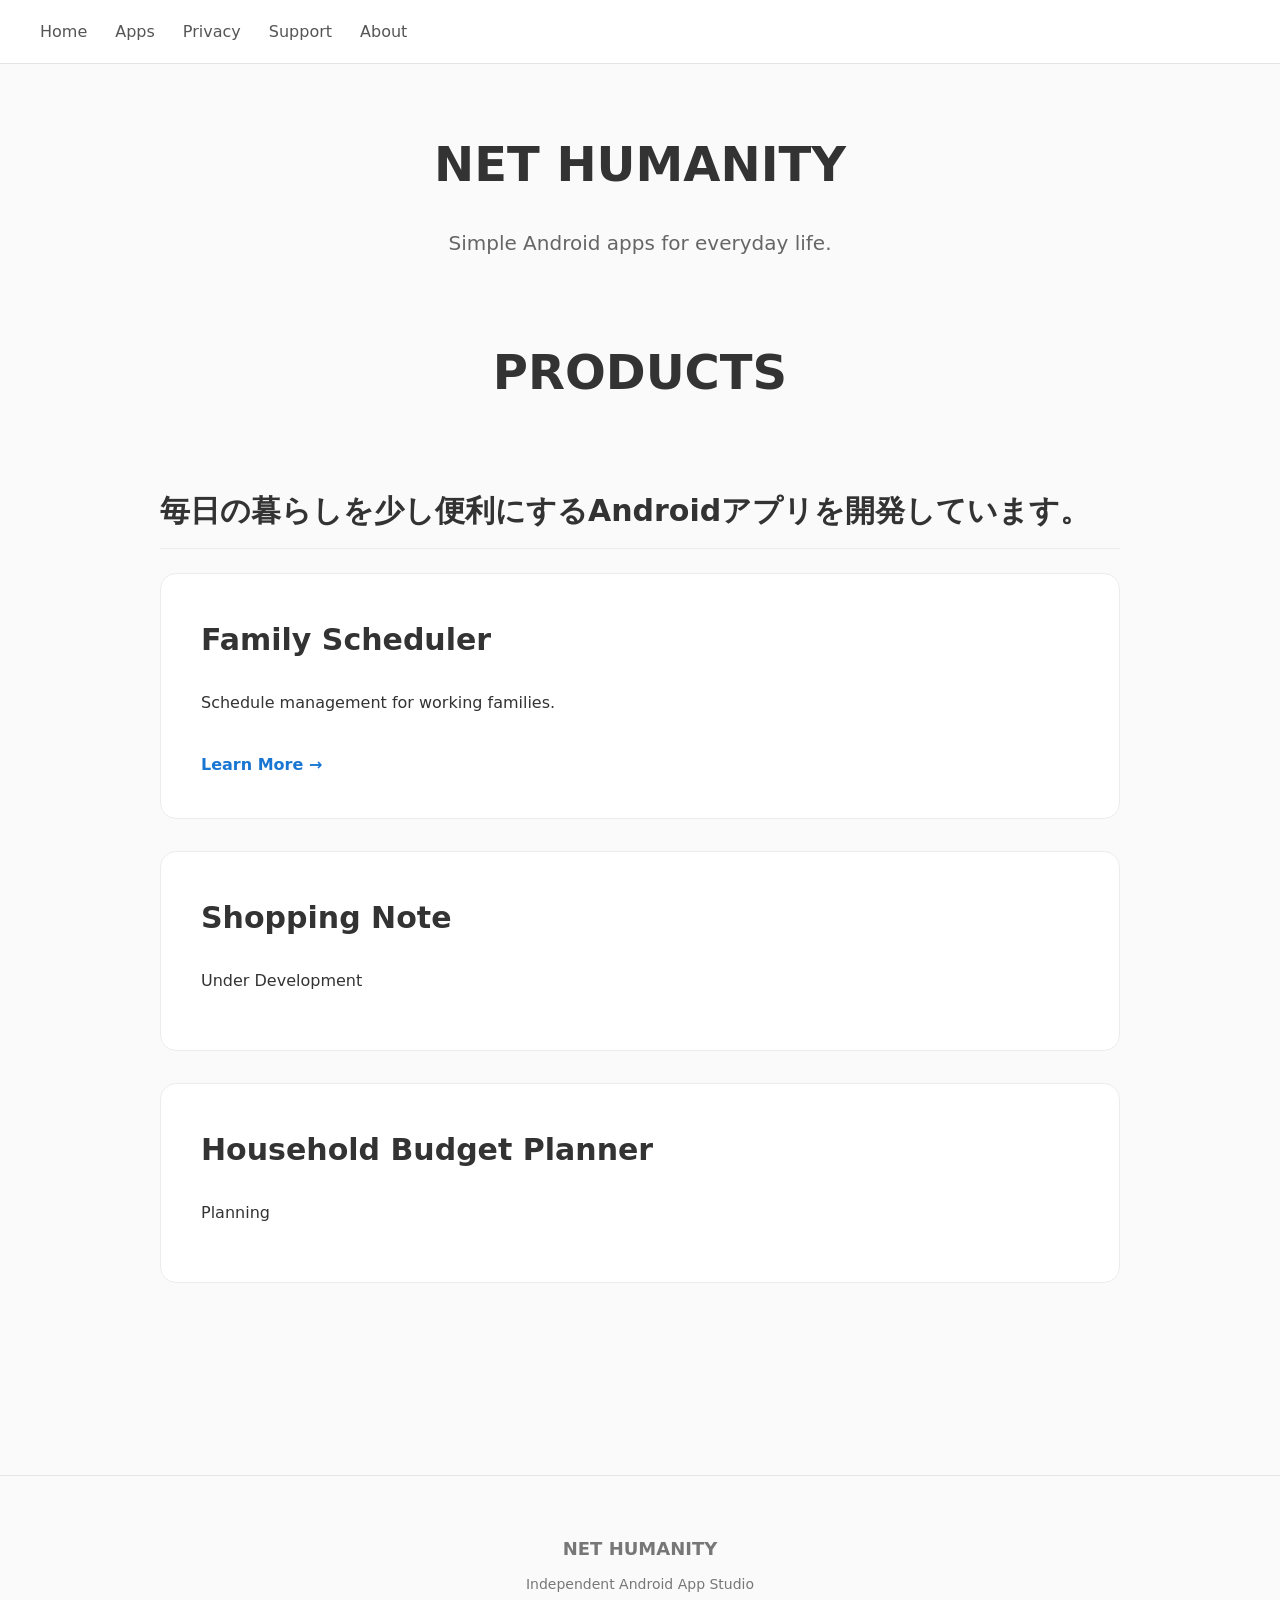
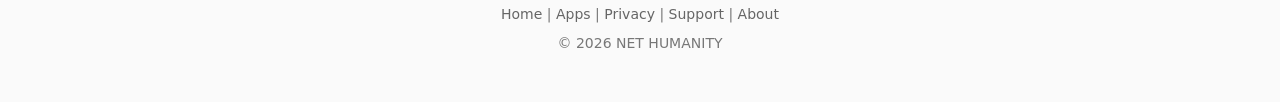
==== index.html @ a852ed96 "Update index.html" ====
<!DOCTYPE html>
<html lang="ja">
<head>
    <meta charset="UTF-8">
    <meta name="viewport" content="width=device-width, initial-scale=1.0">

    <title>NET HUMANITY</title>

    <meta name="description"
          content="NET HUMANITY develops simple Android apps for everyday life.">

    <link rel="stylesheet" href="style.css">
</head>

<body>

<header class="site-header">
    <nav class="nav">
        <a href="index.html">Home</a>
        <a href="familyscheduler.html">Apps</a>
        <a href="privacy.html">Privacy</a>
        <a href="support.html">Support</a>
        <a href="about.html">About</a>
    </nav>
</header>

<main class="container">

    <section class="hero">

        <h1>NET HUMANITY</h1>

        <p class="subtitle">
            Simple Android apps for everyday life.
        </p>

    </section>

    <h1>
        PRODUCTS
    </h1>
    
    <h2>
        毎日の暮らしを少し便利にするAndroidアプリを開発しています。
    </h2>

    <section class="card">

        <h2>Family Scheduler</h2>

        <p>
            Schedule management for working families.
        </p>

        <a href="familyscheduler.html">
            Learn More →
        </a>

    </section>

    <section class="card">

        <h2>Shopping Note</h2>

        <p>
            Under Development
        </p>

    </section>

    <section class="card">

        <h2>Household Budget Planner</h2>

        <p>
            Planning
        </p>

    </section>

</main>

<footer class="site-footer">

    <h3>NET HUMANITY</h3>

    <p>Independent Android App Studio</p>

    <p class="footer-links">
        <a href="index.html">Home</a> |
        <a href="familyscheduler.html">Apps</a> |
        <a href="privacy.html">Privacy</a> |
        <a href="support.html">Support</a> |
        <a href="about.html">About</a>
    </p>

    <p>&copy; 2026 NET HUMANITY</p>

</footer>

</body>
</html>
---- style.css ----
/* =====================================================
   Base
===================================================== */

body {
    margin: 0;
    font-family: system-ui, -apple-system, BlinkMacSystemFont, "Segoe UI", sans-serif;
    background: #fafafa;
    color: #333;
    line-height: 1.7;
}

/* =====================================================
   Header / Navigation
===================================================== */

.site-header {
    background: #ffffff;
    border-bottom: 1px solid #e5e5e5;
    padding: 18px 40px;
}

.nav {
    display: flex;
    gap: 28px;
    align-items: center;
}

.nav a {
    color: #555;
    text-decoration: none;
    font-weight: 500;
    transition: color .2s ease;
}

.nav a:hover {
    color: #1976d2;
}

/* =====================================================
   Layout
===================================================== */

.container,
main {
    max-width: 960px;
    margin: 0 auto;
    padding: 60px 24px;
}

/* =====================================================
   Typography
===================================================== */

h1 {
    text-align: center;
    font-size: 48px;
    font-weight: 700;
    margin: 0 0 16px;
}

.subtitle {
    text-align: center;
    font-size: 20px;
    color: #666;
    margin-bottom: 72px;
}

h2 {
    font-size: 30px;
    font-weight: 600;
    margin-top: 72px;
    margin-bottom: 24px;
    border-bottom: 1px solid #ececec;
    padding-bottom: 12px;
}

/* =====================================================
   Card
===================================================== */

.card {
    background: #fff;
    border: 1px solid #ececec;
    border-radius: 16px;
    padding: 40px;
    margin-bottom: 32px;
}

.card h2 {
    margin-top: 0;
    border: none;
    padding-bottom: 0;
}

.card a {
    display: inline-block;
    margin-top: 18px;
    color: #1976d2;
    font-weight: 600;
    text-decoration: none;
}

.card a:hover {
    text-decoration: underline;
}

/* =====================================================
   Hero
===================================================== */

.hero {
    text-align: center;
}

/* =====================================================
   Button
===================================================== */

.button {
    display: inline-block;
    margin-top: 24px;
    padding: 14px 28px;
    background: #1976d2;
    color: white;
    text-decoration: none;
    border-radius: 10px;
    font-weight: 600;
    transition: background .2s ease;
}

.button:hover {
    background: #1565c0;
}

/* =====================================================
   Screenshots
===================================================== */

.screenshots {
    display: grid;
    grid-template-columns: repeat(auto-fit, minmax(220px, 1fr));
    gap: 24px;
    margin-top: 32px;
}

.screenshots img {
    width: 100%;
    border-radius: 14px;
    border: 1px solid #ddd;
}

/* =====================================================
   Lists
===================================================== */

ul {
    padding-left: 24px;
}

li {
    margin-bottom: 10px;
}

/* =====================================================
   Footer
===================================================== */

.site-footer {
    margin-top: 100px;
    padding: 40px 24px;
    border-top: 1px solid #e5e5e5;
    text-align: center;
    color: #777;
    font-size: 14px;
}

.site-footer h3 {
    margin-bottom: 8px;
    font-size: 18px;
}

.site-footer p {
    margin: 6px 0;
}

.footer-links {
    margin: 18px 0;
}

.footer-links a {
    color: #666;
    text-decoration: none;
}

.footer-links a:hover {
    color: #1976d2;
}

/* =====================================================
   Responsive
===================================================== */

@media (max-width: 768px) {

    .site-header {
        padding: 18px 20px;
    }

    .nav {
        gap: 16px;
        flex-wrap: wrap;
    }

    h1 {
        font-size: 36px;
    }

    h2 {
        font-size: 26px;
    }

    .card {
        padding: 28px;
    }

    .container,
    main {
        padding: 40px 20px;
    }
}
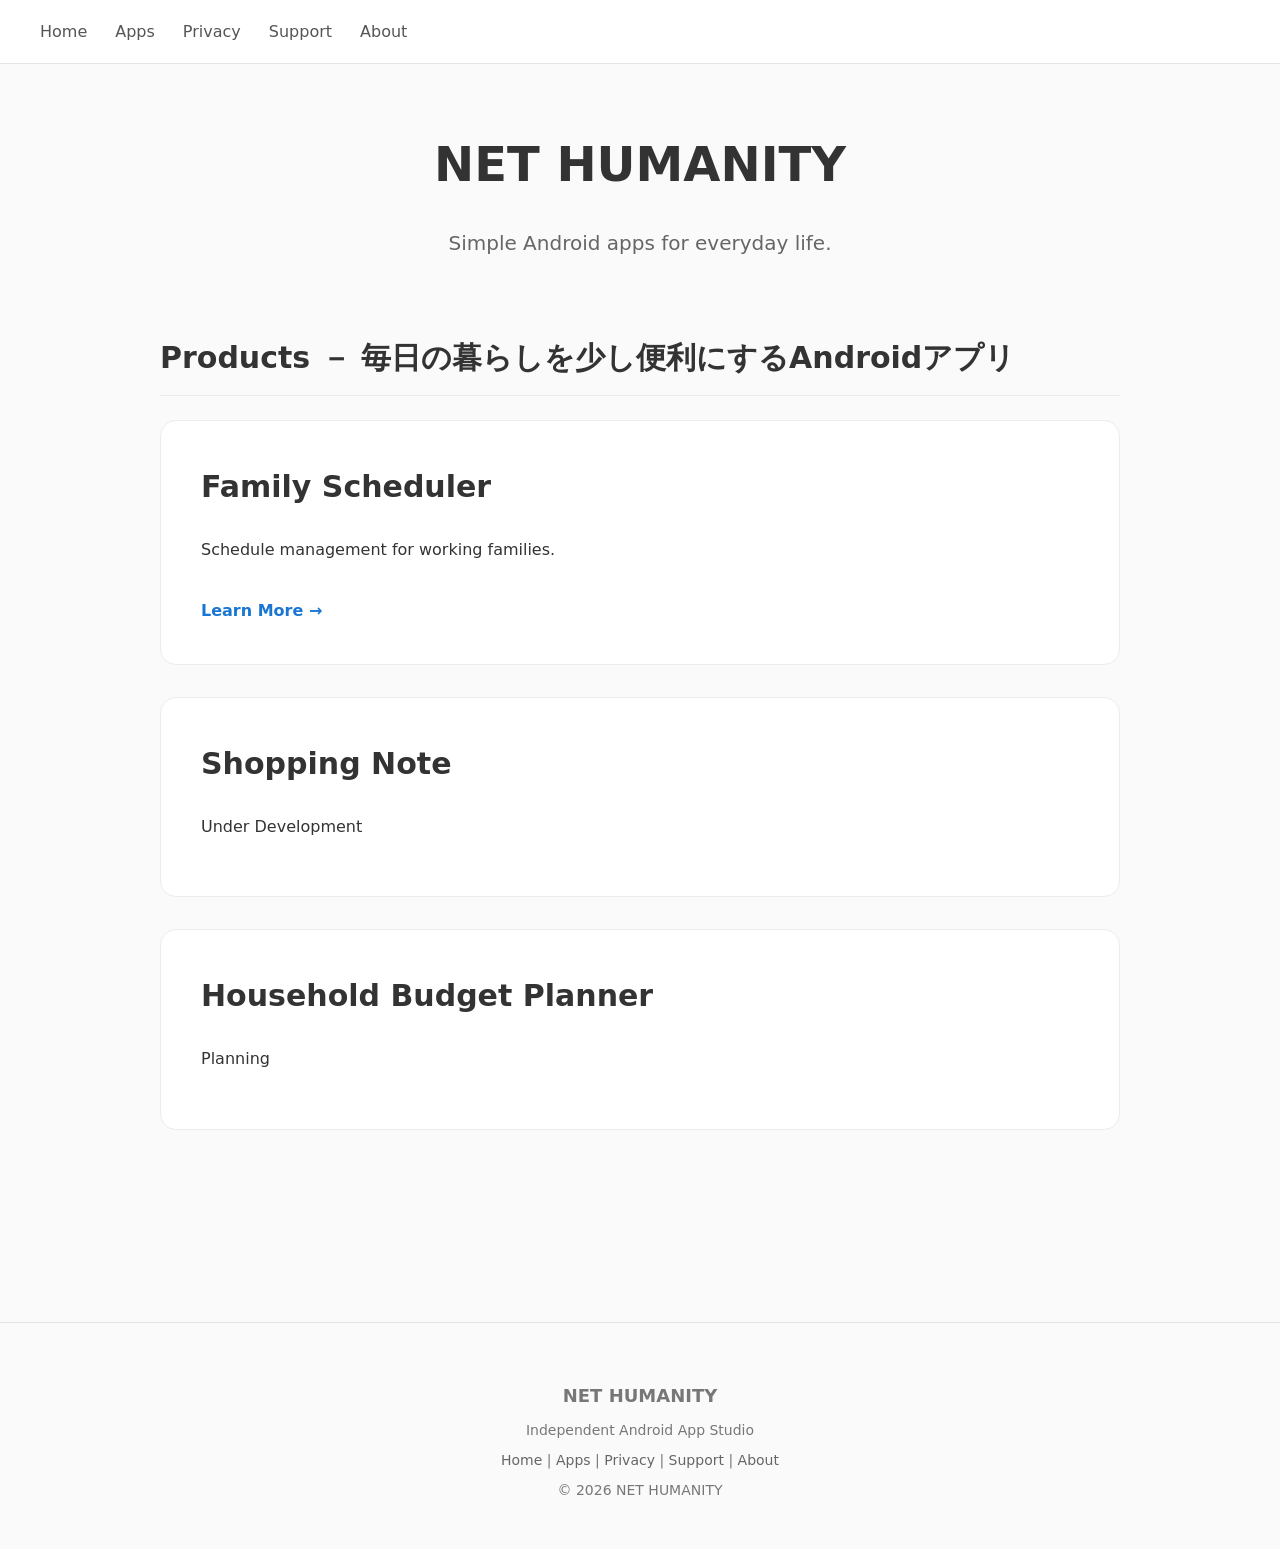
==== commit 987de541: "Update index.html" ====
--- a/index.html
+++ b/index.html
@@ -35,13 +35,9 @@
         </p>
 
     </section>
-
-    <h1>
-        PRODUCTS
-    </h1>
     
     <h2>
-        毎日の暮らしを少し便利にするAndroidアプリを開発しています。
+        Products － 毎日の暮らしを少し便利にするAndroidアプリ
     </h2>
 
     <section class="card">
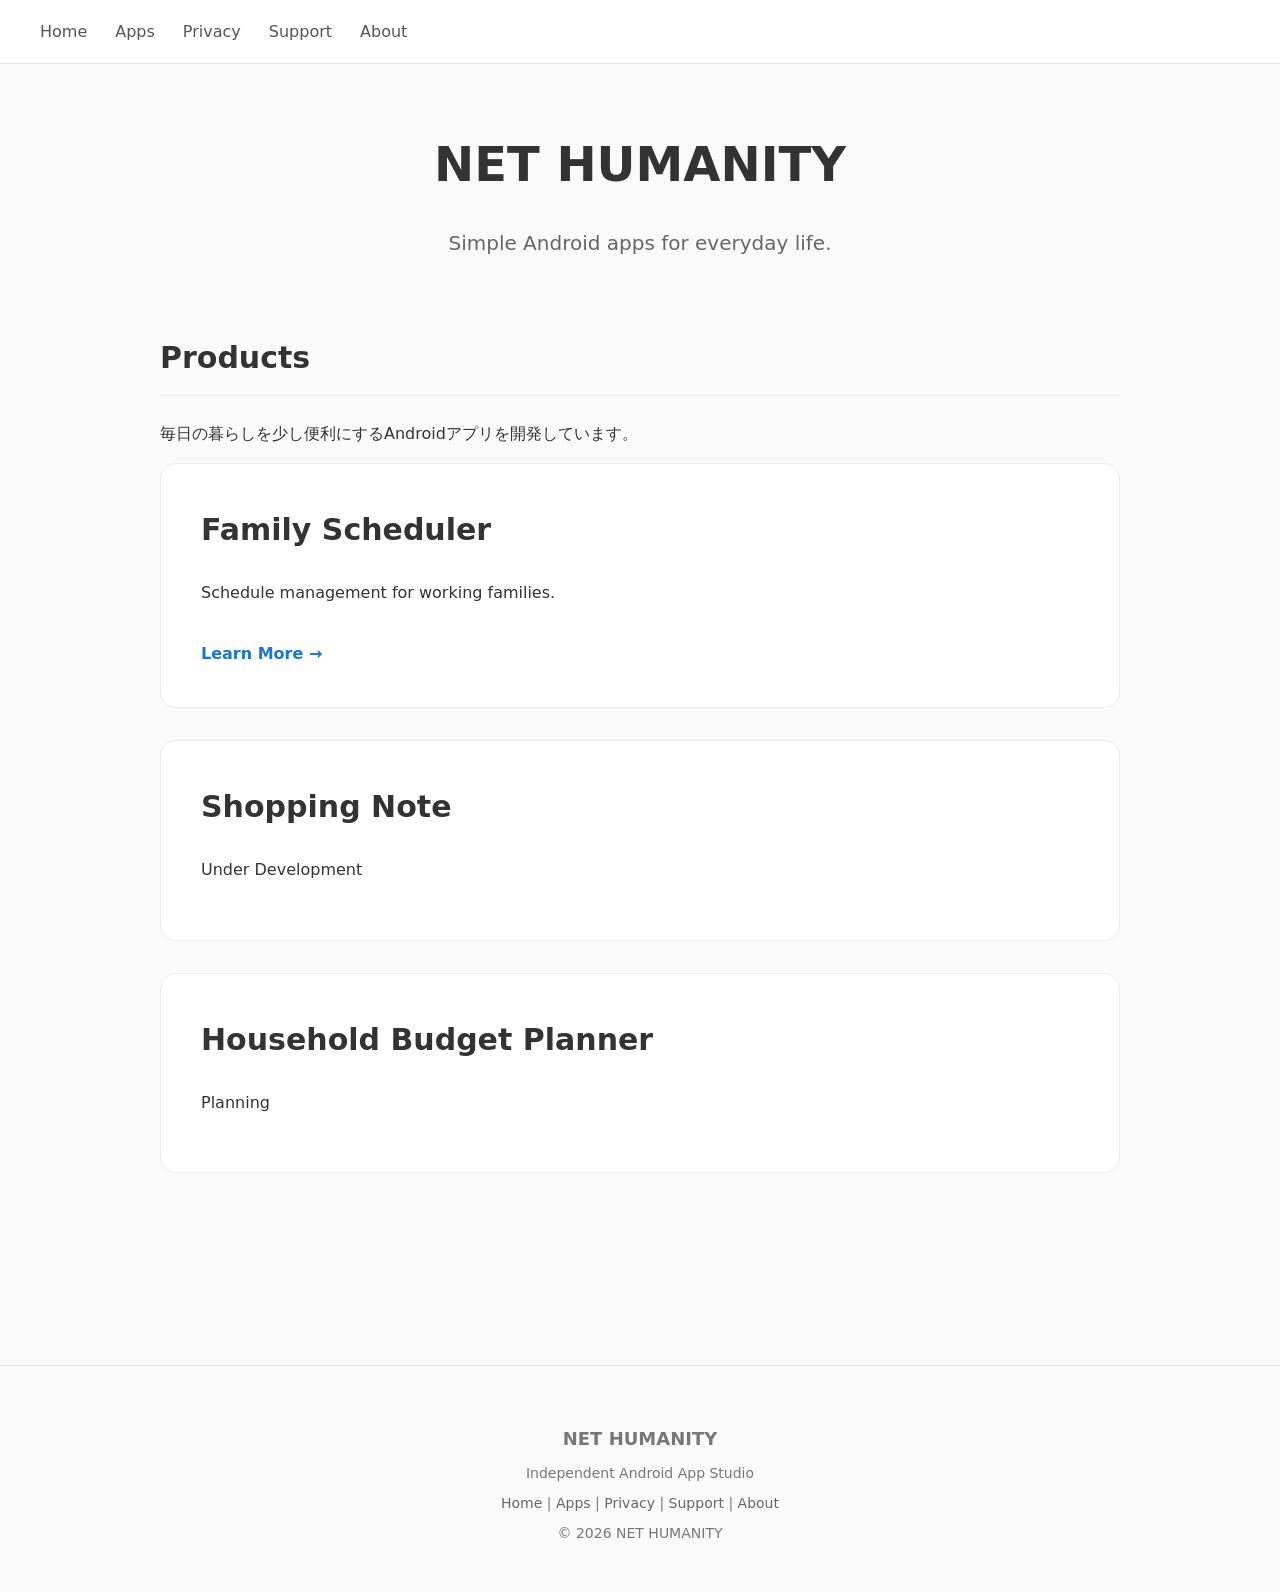
==== commit 942a944a: "Update index.html" ====
--- a/index.html
+++ b/index.html
@@ -37,8 +37,12 @@
     </section>
     
     <h2>
-        Products － 毎日の暮らしを少し便利にするAndroidアプリ
+        Products
     </h2>
+
+    <p>
+        毎日の暮らしを少し便利にするAndroidアプリを開発しています。
+    </p>
 
     <section class="card">
 
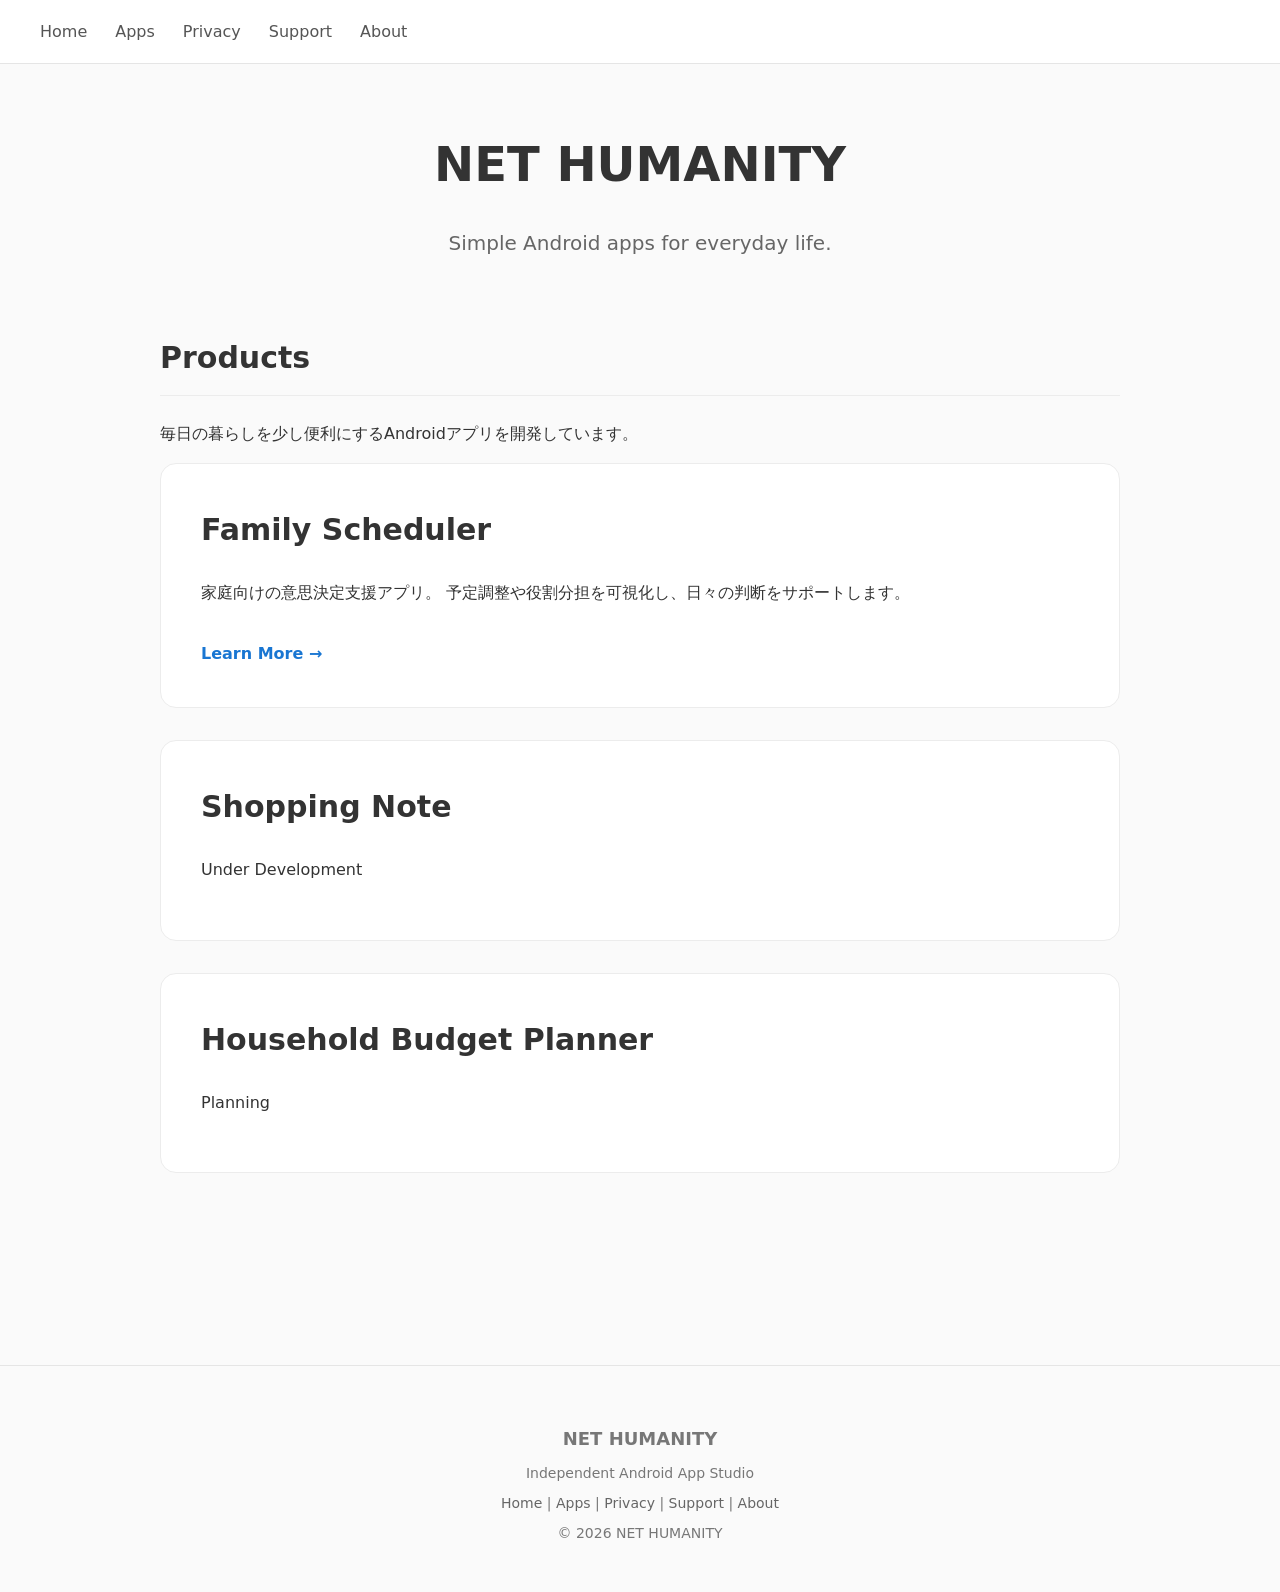
==== commit 01aa1ed8: "Update index.html" ====
--- a/index.html
+++ b/index.html
@@ -49,7 +49,8 @@
         <h2>Family Scheduler</h2>
 
         <p>
-            Schedule management for working families.
+            家庭向けの意思決定支援アプリ。
+            予定調整や役割分担を可視化し、日々の判断をサポートします。
         </p>
 
         <a href="familyscheduler.html">
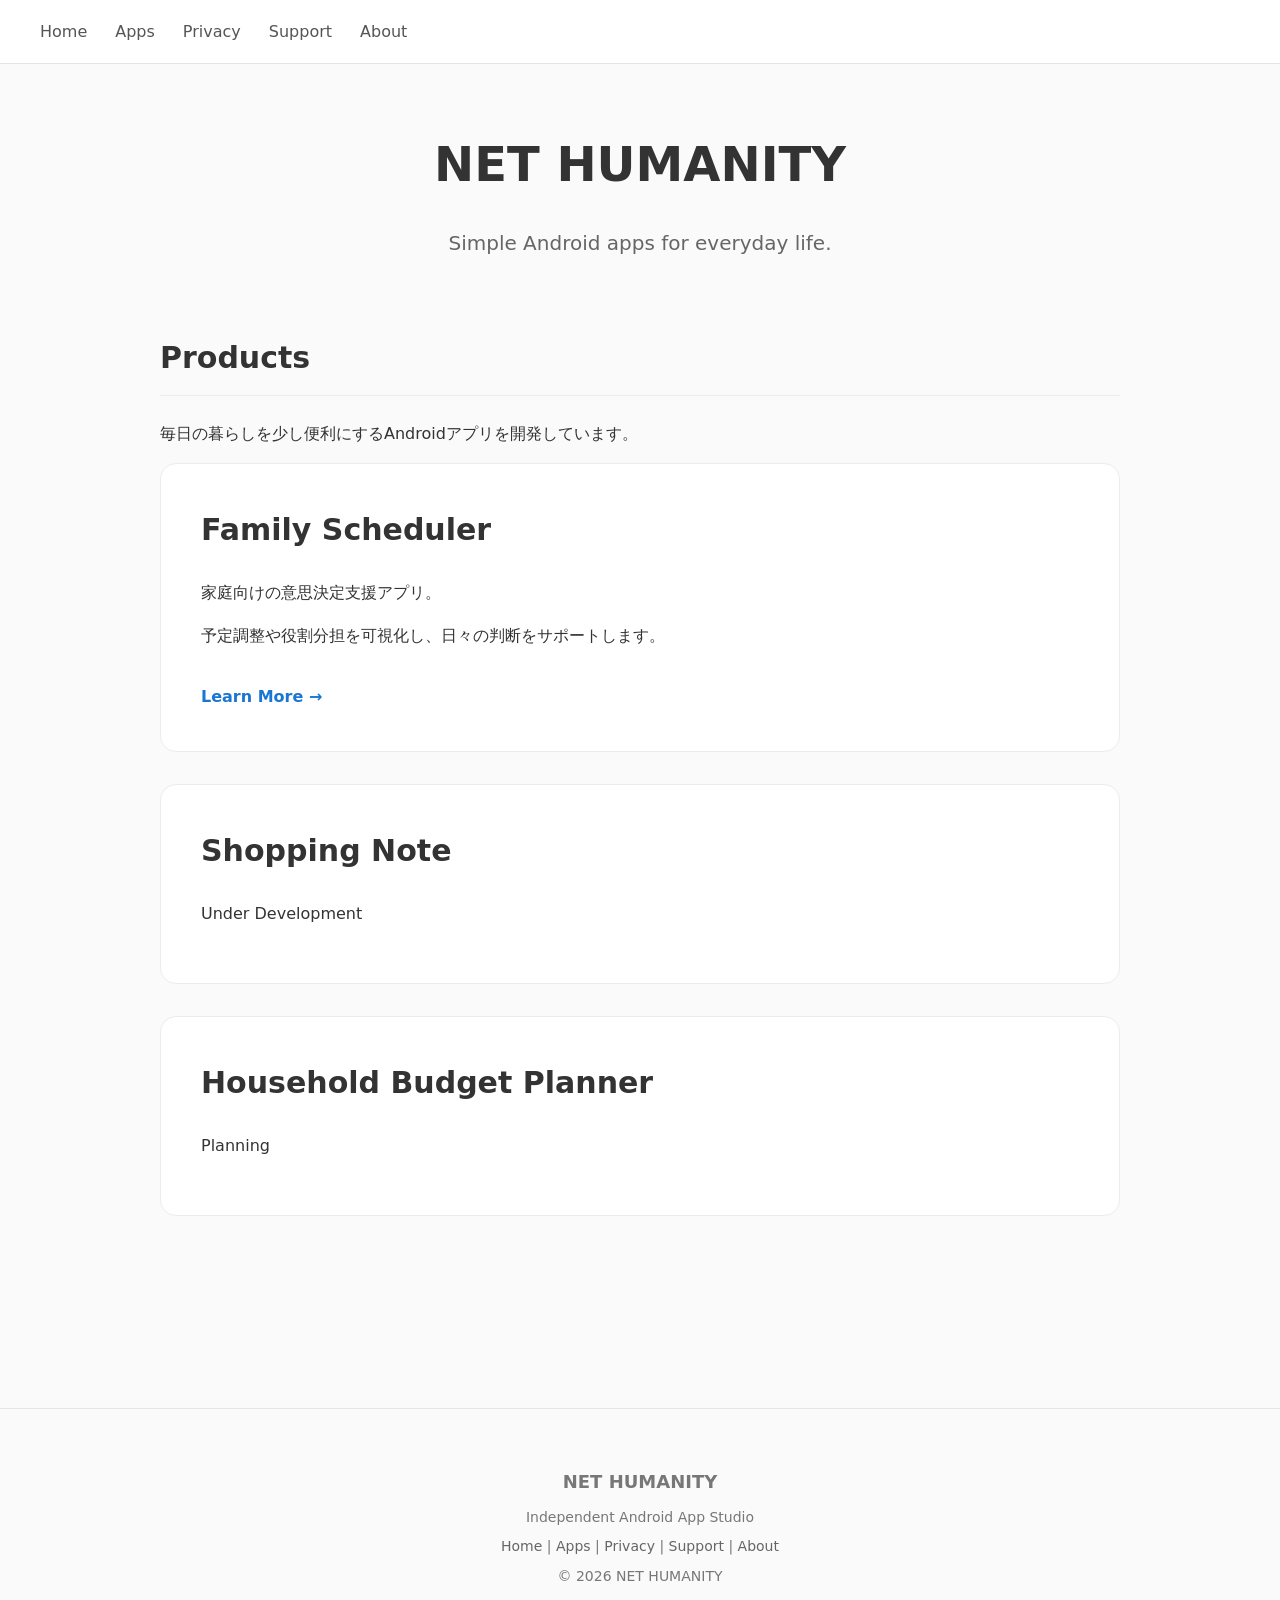
==== commit e17616cd: "Update index.html" ====
--- a/index.html
+++ b/index.html
@@ -50,6 +50,9 @@
 
         <p>
             家庭向けの意思決定支援アプリ。
+        </p>
+
+        <p>
             予定調整や役割分担を可視化し、日々の判断をサポートします。
         </p>
 
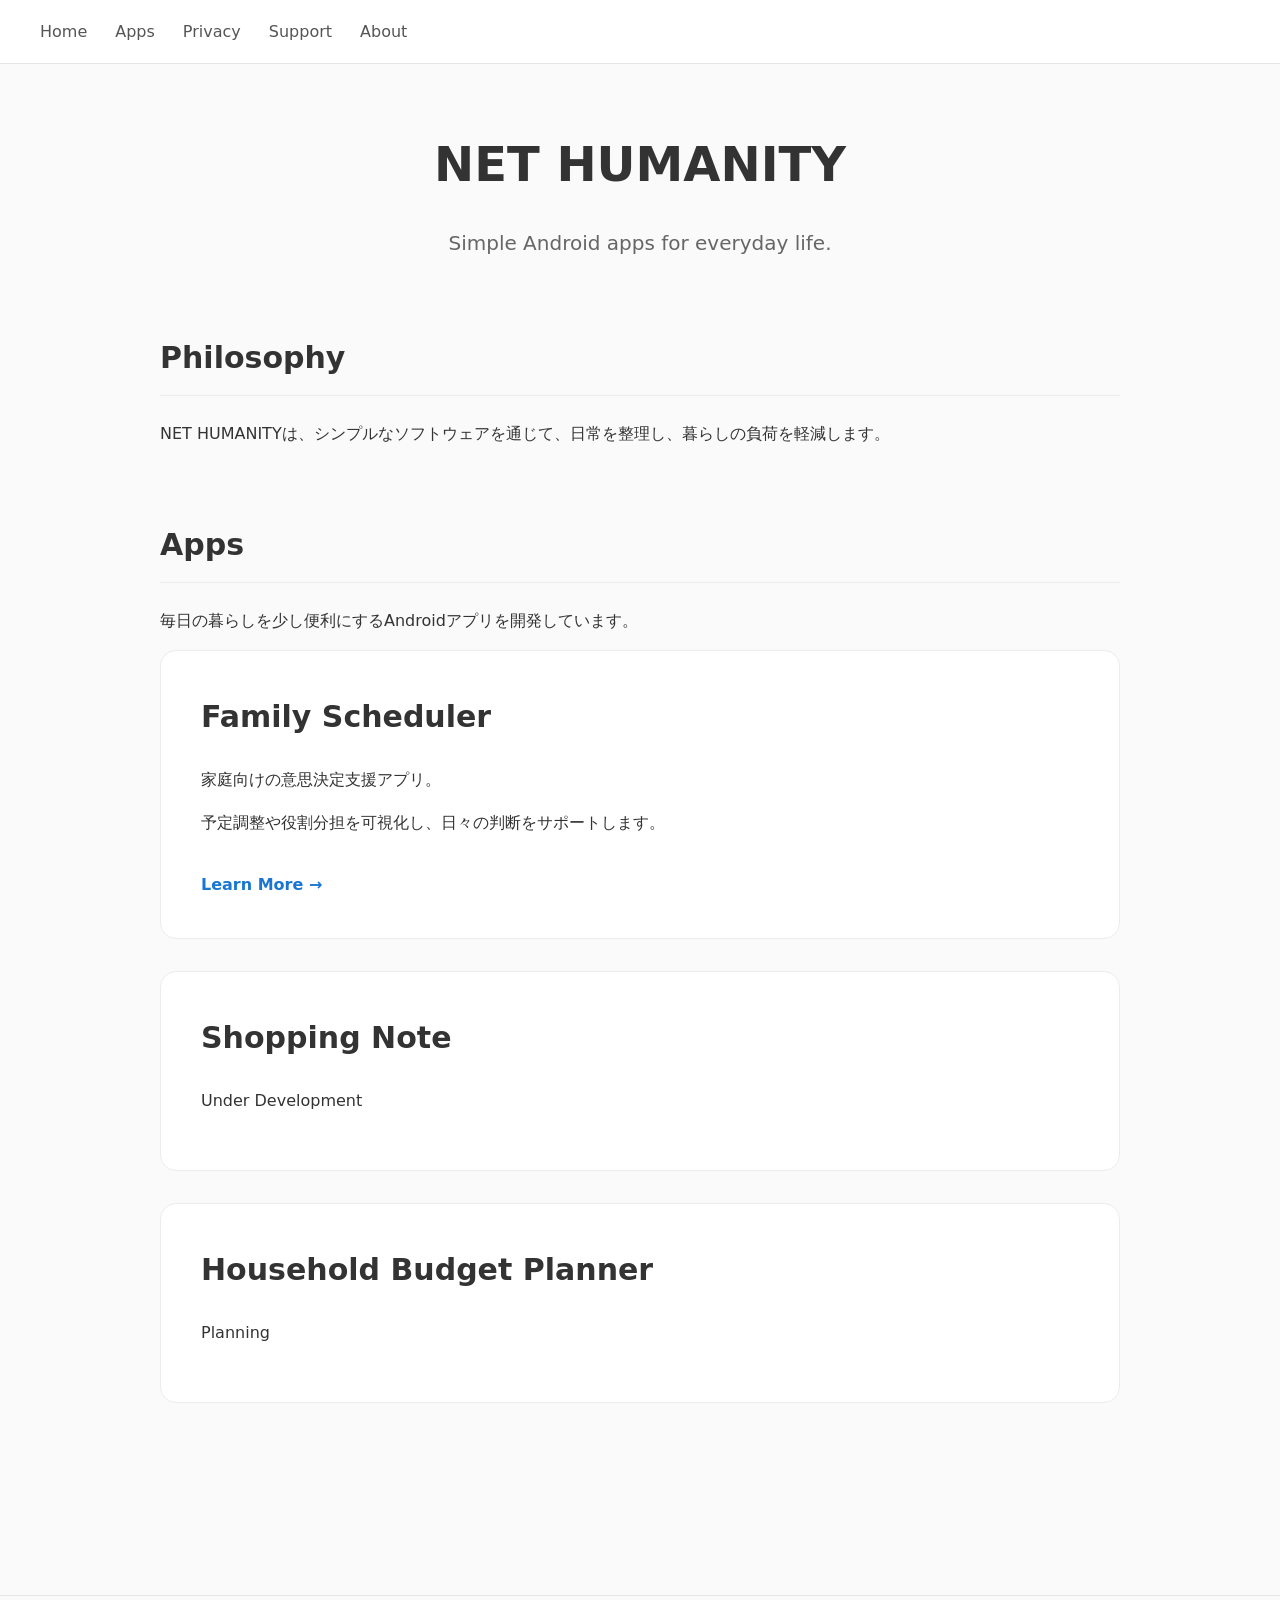
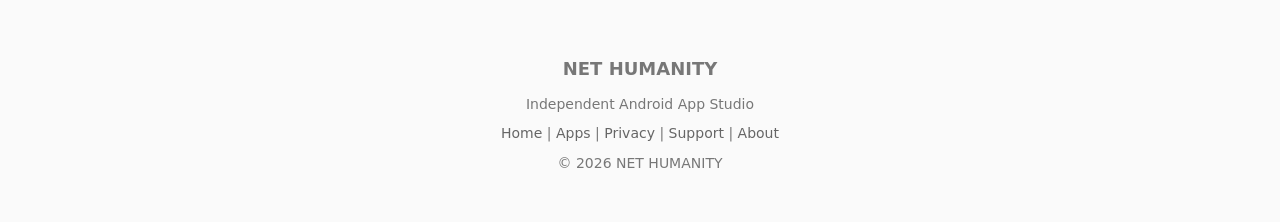
==== commit e7c8cd33: "Update index.html" ====
--- a/index.html
+++ b/index.html
@@ -17,7 +17,7 @@
 <header class="site-header">
     <nav class="nav">
         <a href="index.html">Home</a>
-        <a href="familyscheduler.html">Apps</a>
+        <a href="apps.html">Apps</a>
         <a href="privacy.html">Privacy</a>
         <a href="support.html">Support</a>
         <a href="about.html">About</a>
@@ -35,9 +35,17 @@
         </p>
 
     </section>
+
+    <h2>
+        Philosophy
+    </h2>
+
+    <p>
+        NET HUMANITYは、シンプルなソフトウェアを通じて、日常を整理し、暮らしの負荷を軽減します。
+    </p>
     
     <h2>
-        Products
+        Apps
     </h2>
 
     <p>
@@ -92,7 +100,7 @@
 
     <p class="footer-links">
         <a href="index.html">Home</a> |
-        <a href="familyscheduler.html">Apps</a> |
+        <a href="apps.html">Apps</a> |
         <a href="privacy.html">Privacy</a> |
         <a href="support.html">Support</a> |
         <a href="about.html">About</a>
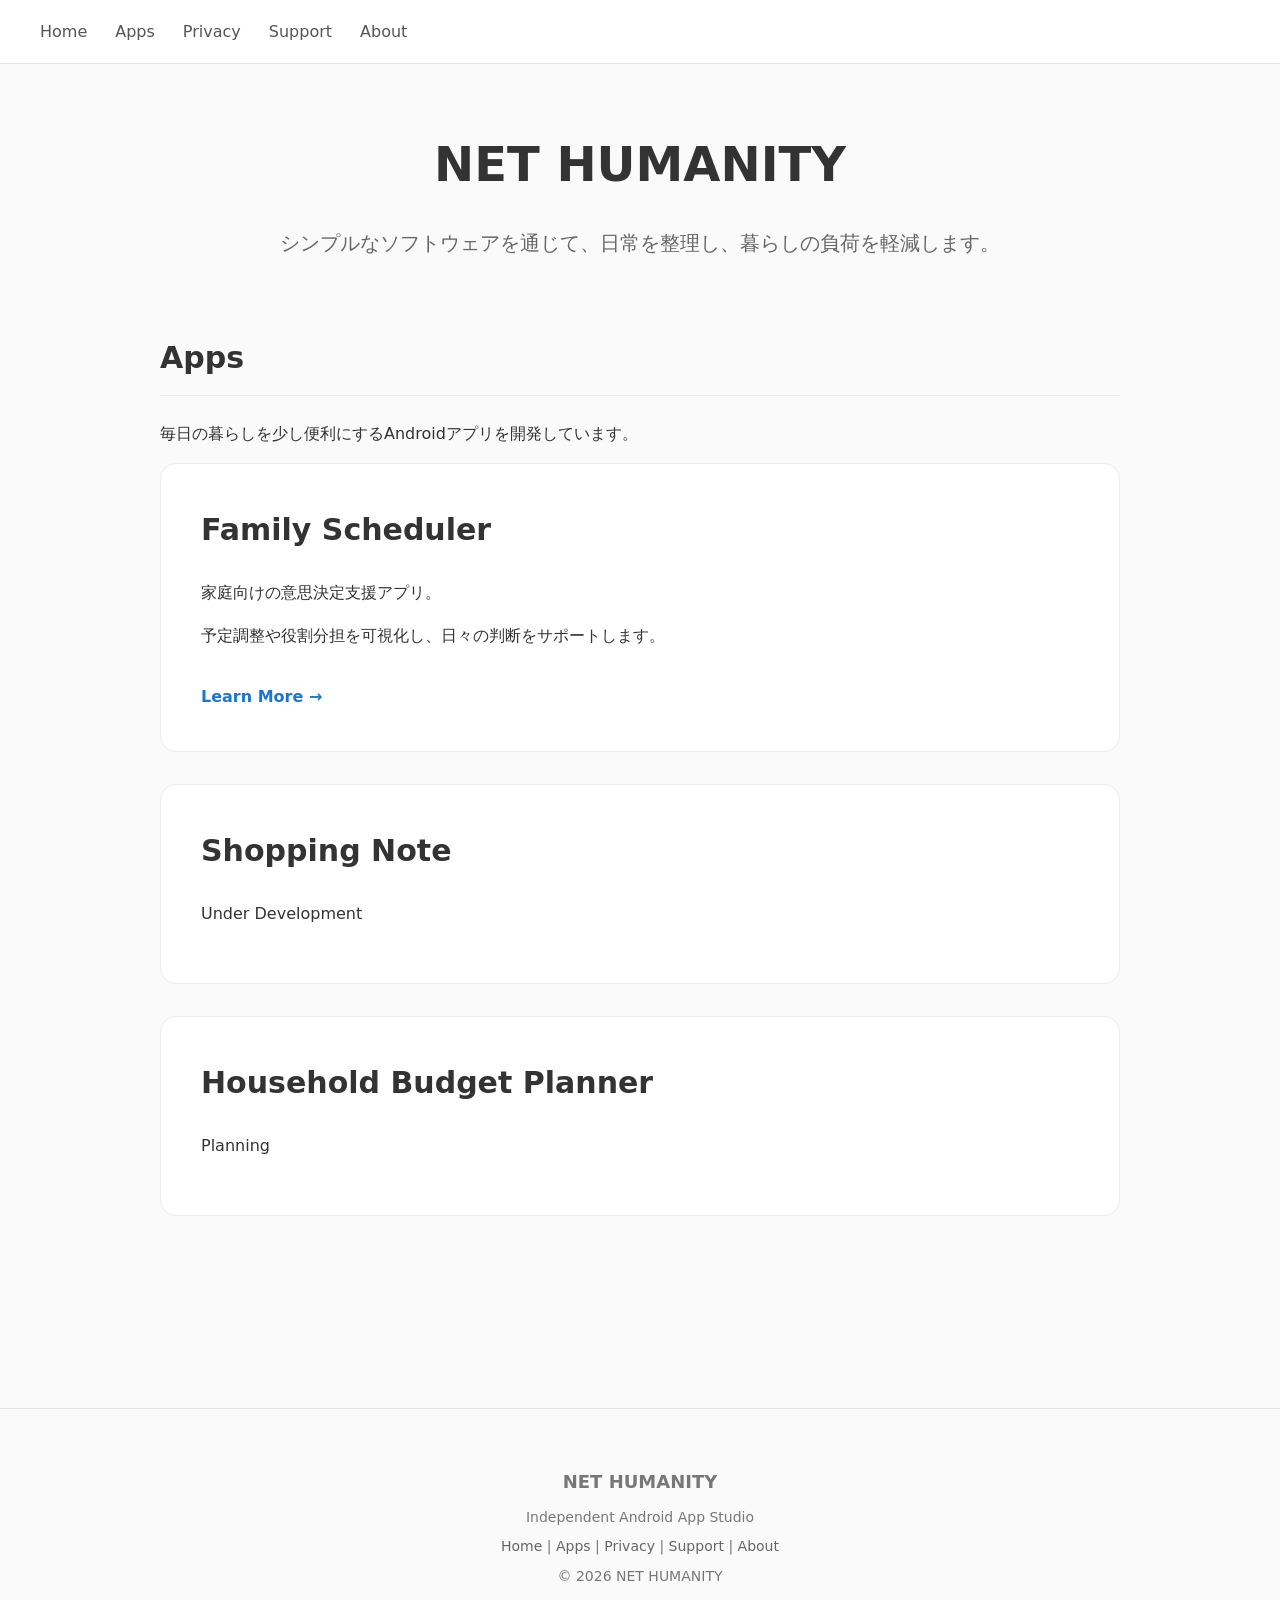
==== commit cb2a0f63: "Update index.html" ====
--- a/index.html
+++ b/index.html
@@ -31,18 +31,10 @@
         <h1>NET HUMANITY</h1>
 
         <p class="subtitle">
-            Simple Android apps for everyday life.
+            シンプルなソフトウェアを通じて、日常を整理し、暮らしの負荷を軽減します。
         </p>
 
     </section>
-
-    <h2>
-        Philosophy
-    </h2>
-
-    <p>
-        NET HUMANITYは、シンプルなソフトウェアを通じて、日常を整理し、暮らしの負荷を軽減します。
-    </p>
     
     <h2>
         Apps
